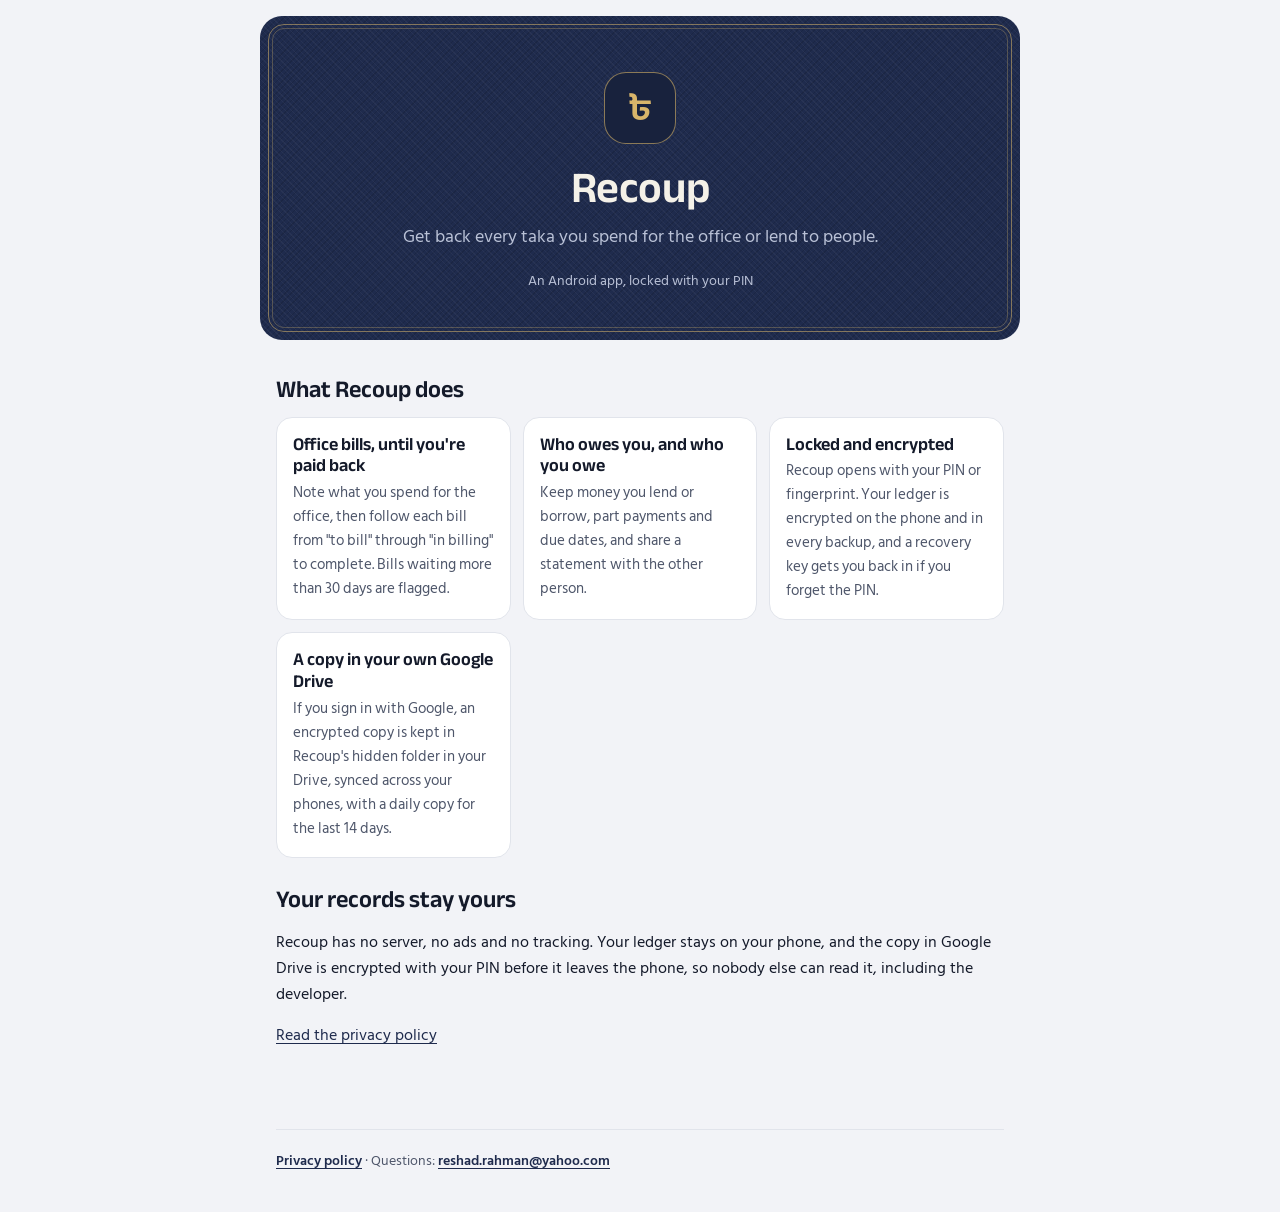
==== index.html @ e06d15a0 "Home page and privacy policy for Recoup Co-Authored-By: Claude Opus 5.5 <noreply@anthropic.com> Clau" ====
<!doctype html>
<html lang="en">
<head>
<meta charset="utf-8">
<meta name="viewport" content="width=device-width, initial-scale=1">
<title>Recoup</title>
<meta name="description" content="Recoup is an Android app that helps you get back every taka you spend for the office or lend to people.">
<link rel="preconnect" href="https://fonts.googleapis.com">
<link rel="preconnect" href="https://fonts.gstatic.com" crossorigin>
<link rel="stylesheet" href="https://fonts.googleapis.com/css2?family=Anek+Bangla:wdth,wght@75..125,400..700&family=Hind+Siliguri:wght@400;500;600;700&display=swap">
<link rel="stylesheet" href="style.css">
</head>
<body>
<header class="cover">
  <span class="mark" aria-hidden="true">৳</span>
  <h1>Recoup</h1>
  <p>Get back every taka you spend for the office or lend to people.</p>
  <p class="note">An Android app, locked with your PIN</p>
</header>

<div class="wrap">
<main>
  <section>
    <h2>What Recoup does</h2>
    <div class="cards">
      <div class="card">
        <h3>Office bills, until you're paid back</h3>
        <p>Note what you spend for the office, then follow each bill from "to bill" through "in billing" to complete. Bills waiting more than 30 days are flagged.</p>
      </div>
      <div class="card">
        <h3>Who owes you, and who you owe</h3>
        <p>Keep money you lend or borrow, part payments and due dates, and share a statement with the other person.</p>
      </div>
      <div class="card">
        <h3>Locked and encrypted</h3>
        <p>Recoup opens with your PIN or fingerprint. Your ledger is encrypted on the phone and in every backup, and a recovery key gets you back in if you forget the PIN.</p>
      </div>
      <div class="card">
        <h3>A copy in your own Google Drive</h3>
        <p>If you sign in with Google, an encrypted copy is kept in Recoup's hidden folder in your Drive, synced across your phones, with a daily copy for the last 14 days.</p>
      </div>
    </div>
  </section>

  <section>
    <h2>Your records stay yours</h2>
    <p>Recoup has no server, no ads and no tracking. Your ledger stays on your phone, and the copy in Google Drive is encrypted with your PIN before it leaves the phone, so nobody else can read it, including the developer.</p>
    <p><a href="privacy.html">Read the privacy policy</a></p>
  </section>
</main>

<footer>
  <a href="privacy.html">Privacy policy</a> · Questions: <a href="mailto:reshad.rahman@yahoo.com">reshad.rahman@yahoo.com</a>
</footer>
</div>
</body>
</html>
---- style.css ----
:root {
  --bg: #F2F3F7;
  --surface: #FFFFFF;
  --line: #E1E4EB;
  --ink: #141A2A;
  --ink2: #4E566A;
  --primary: #1F2B4D;
  --link: #1F2B4D;
  --cloth: #1F2B4D;
  --gilt: #D8B56A;
  --cover-ink: #F4F1E8;
  --cover-ink2: #B9C1D6;
}
@media (prefers-color-scheme: dark) {
  :root {
    --bg: #0D111C;
    --surface: #151A28;
    --line: #252C3D;
    --ink: #ECEFF6;
    --ink2: #A6ADC2;
    --primary: #C9D3F5;
    --link: #C9D3F5;
    --cloth: #1D2949;
  }
}
* { box-sizing: border-box; }
html { -webkit-text-size-adjust: 100%; }
body {
  margin: 0;
  background: var(--bg);
  color: var(--ink);
  font: 400 16px/1.6 'Hind Siliguri', system-ui, -apple-system, 'Segoe UI', sans-serif;
}
a { color: var(--link); text-underline-offset: 3px; }
h1, h2, h3 { font-family: 'Anek Bangla', 'Hind Siliguri', system-ui, sans-serif; font-weight: 600; line-height: 1.2; }
.wrap { max-width: 760px; margin: 0 auto; padding: 0 16px; }

/* The navy bookcloth cover with a double gilt fillet, as in the app. */
.cover {
  position: relative;
  margin: 16px auto 0;
  max-width: 760px;
  border-radius: 22px;
  color: var(--cover-ink);
  background-color: var(--cloth);
  background-image:
    repeating-linear-gradient(45deg, rgba(255,255,255,.04) 0 1px, transparent 1px 4px),
    repeating-linear-gradient(-45deg, rgba(0,0,0,.12) 0 1px, transparent 1px 4px);
  padding: 56px 28px 48px;
  text-align: center;
}
.cover::before, .cover::after {
  content: "";
  position: absolute;
  pointer-events: none;
  border: 1px solid rgba(216,181,106,.55);
}
.cover::before { inset: 8px; border-radius: 16px; }
.cover::after { inset: 12px; border-radius: 12px; border-color: rgba(216,181,106,.3); }
.mark {
  display: inline-grid;
  place-items: center;
  width: 72px;
  height: 72px;
  border-radius: 22px;
  background: #18223D;
  border: 1.5px solid rgba(216,181,106,.6);
  color: var(--gilt);
  font: 600 38px/1 'Anek Bangla', sans-serif;
}
.cover h1 { margin: 18px 0 8px; font-size: 44px; color: var(--cover-ink); }
.cover p { margin: 0 auto; max-width: 30em; color: var(--cover-ink2); font-size: 18px; }
.cover .note { margin-top: 18px; font-size: 14px; }

main { padding: 8px 0 32px; }
section { margin-top: 28px; }
h2 { font-size: 24px; margin: 0 0 12px; }
.cards { display: grid; gap: 12px; grid-template-columns: repeat(auto-fit, minmax(220px, 1fr)); }
.card {
  background: var(--surface);
  border: 1px solid var(--line);
  border-radius: 16px;
  padding: 16px;
}
.card h3 { margin: 0 0 4px; font-size: 18px; }
.card p { margin: 0; color: var(--ink2); font-size: 15px; }

.doc { background: var(--surface); border: 1px solid var(--line); border-radius: 16px; padding: 8px 20px 20px; margin-top: 20px; }
.doc h1 { font-size: 32px; margin: 18px 0 4px; }
.doc h2 { font-size: 21px; margin: 28px 0 8px; }
.doc p, .doc li { color: var(--ink); }
.doc .muted { color: var(--ink2); }
.doc ul { padding-left: 22px; }
.doc li { margin: 4px 0; }
code { font-family: ui-monospace, 'SF Mono', Menlo, Consolas, monospace; font-size: .92em; }

.back { display: inline-block; margin-top: 16px; font-weight: 600; }
footer { border-top: 1px solid var(--line); margin-top: 32px; padding: 20px 0 40px; color: var(--ink2); font-size: 14px; }
footer a { font-weight: 600; }

@media (max-width: 480px) {
  .cover { margin: 0; border-radius: 0; padding: 48px 20px 40px; }
  .cover::before { inset: 6px; border-radius: 12px; }
  .cover::after { inset: 10px; border-radius: 9px; }
  .cover h1 { font-size: 38px; }
  .doc { padding: 4px 16px 16px; }
}
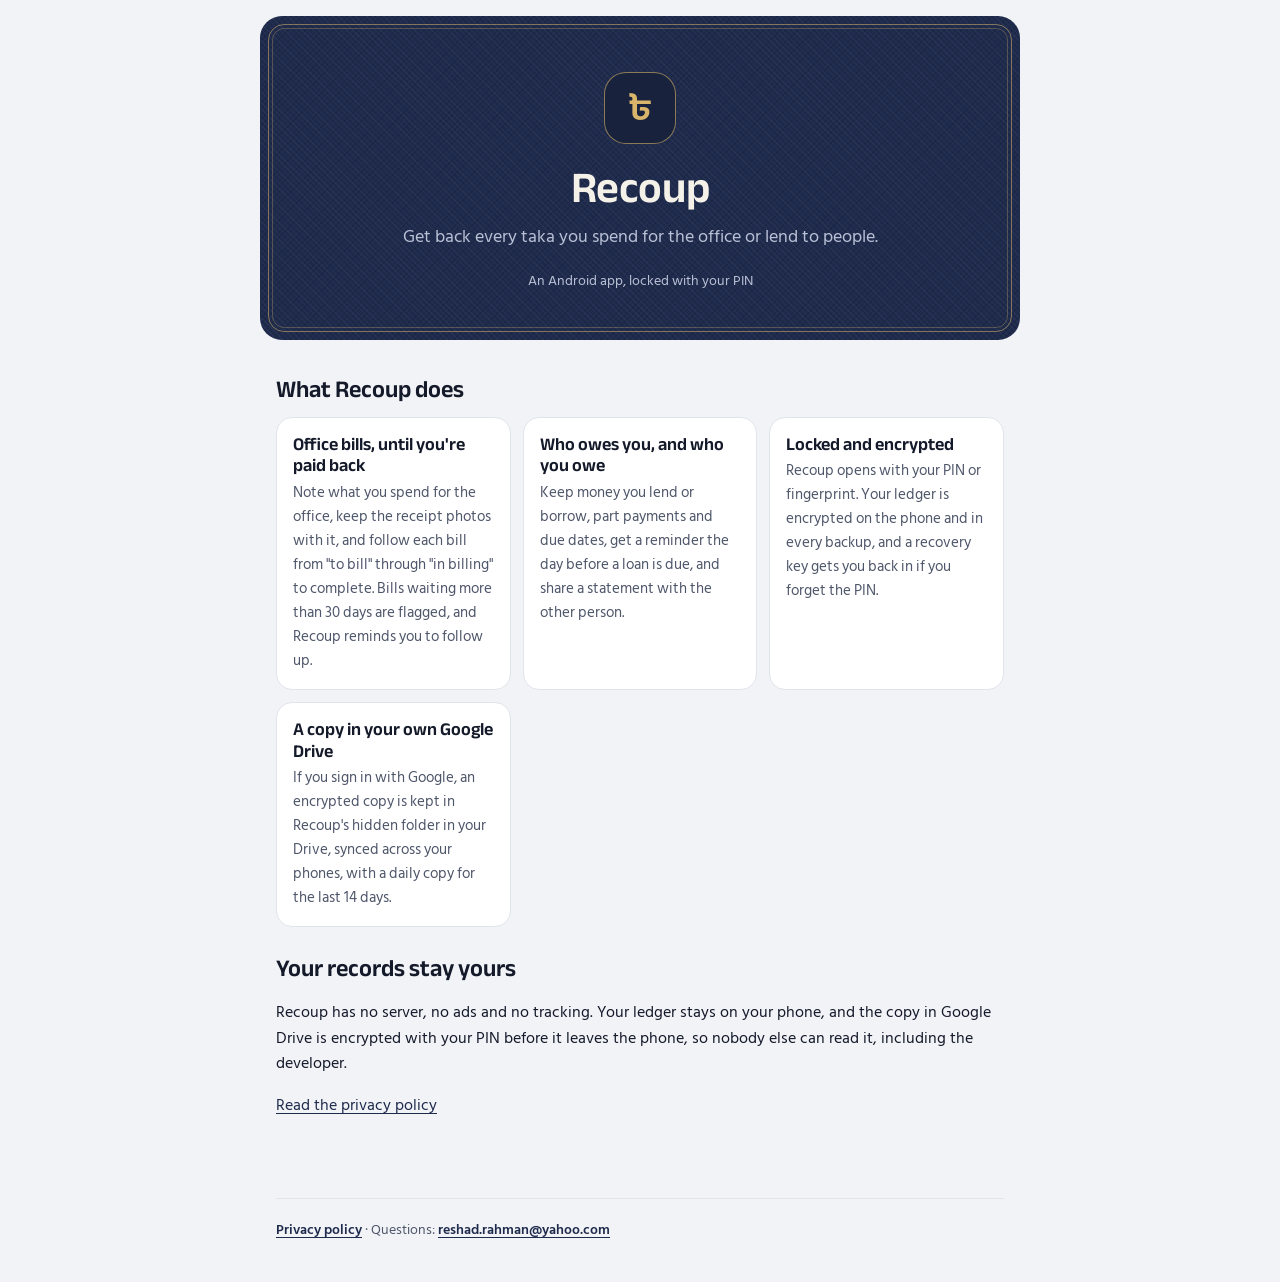
==== commit 82aa9c5c: "Privacy policy and home page: receipt photos, reminders and the widget Co-Authored-By: Claude Opus 5" ====
--- a/index.html
+++ b/index.html
@@ -25,11 +25,11 @@
     <div class="cards">
       <div class="card">
         <h3>Office bills, until you're paid back</h3>
-        <p>Note what you spend for the office, then follow each bill from "to bill" through "in billing" to complete. Bills waiting more than 30 days are flagged.</p>
+        <p>Note what you spend for the office, keep the receipt photos with it, and follow each bill from "to bill" through "in billing" to complete. Bills waiting more than 30 days are flagged, and Recoup reminds you to follow up.</p>
       </div>
       <div class="card">
         <h3>Who owes you, and who you owe</h3>
-        <p>Keep money you lend or borrow, part payments and due dates, and share a statement with the other person.</p>
+        <p>Keep money you lend or borrow, part payments and due dates, get a reminder the day before a loan is due, and share a statement with the other person.</p>
       </div>
       <div class="card">
         <h3>Locked and encrypted</h3>
